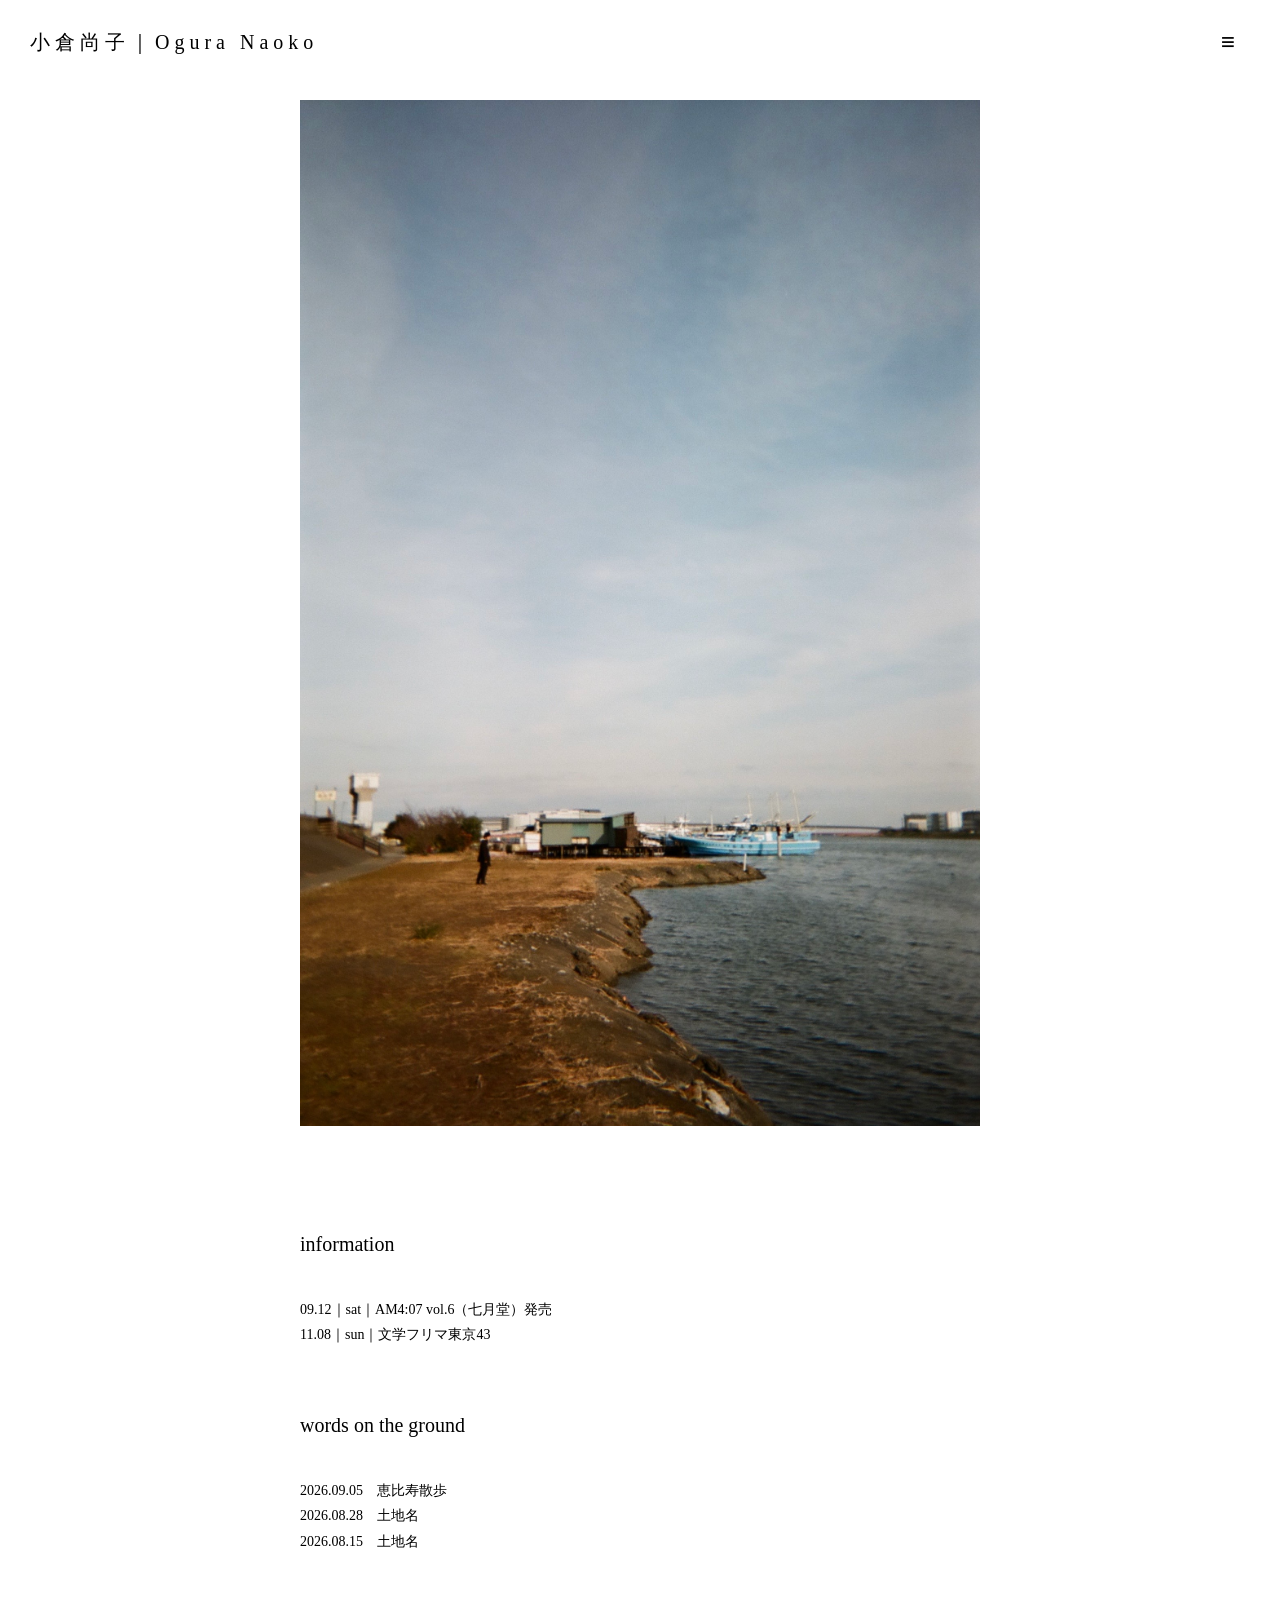
==== index.html @ eaa3ef38 "Update event dates in index.html" ====
<!DOCTYPE html>
<html lang="ja">

<head>
    <meta charset="UTF-8">
    <meta name="viewport" content="width=device-width, initial-scale=1.0">
    <title>小倉尚子｜Ogura Naoko</title>
    <link rel="stylesheet" href="hpstyle.css">
</head>

<body>

<header>

    <a href="index.html" class="name">
        小倉尚子｜Ogura Naoko
    </a>

    <button class="menu-button" aria-label="メニューを開く">
        ≡
    </button>

</header>

<nav class="menu">

    <a href="works.html">works</a>
    <a href="words on the ground.html">words on the ground</a>
    <a href="about.html">about</a>

    <div class="social-links">

    <a href="https://www.instagram.com/ichito_1/" target="_blank" aria-label="Instagram">
        <img src="Instagram_Glyph_Black.svg" alt="">
    </a>


    <a href="https://soundcloud.com/ichito-528352315" target="_blank" aria-label="SoundCloud">
        <img src="https://cdn.prod.website-files.com/62a0a0168756b795debc65bc/69ef2abb30d1aae32ea4f517_Horizontal%20Black%20(transparent)-download.webp" alt="">
    </a>

　　</div>
</nav>


<main class="container">


    <section class="top-image">

        <img src="profile.jpg" alt="プロフィール写真">

    </section>


    <section class="information">

        <h2>information</h2>

        <div class="information-list">

            <p>09.12｜sat｜AM4:07 vol.6（七月堂）発売</p>
            <p>11.08｜sun｜文学フリマ東京43</p>

        </div>

    </section>


    <section class="top-words">

        <h2>words on the ground</h2>

        <div class="words-list">

            <p>2026.09.05　恵比寿散歩</p>
            <p>2026.08.28　土地名</p>
            <p>2026.08.15　土地名</p>

        </div>

    </section>


</main>

<script>

const menuButton = document.querySelector(".menu-button");
const menu = document.querySelector(".menu");

menuButton.addEventListener("click", function() {

    menu.classList.toggle("open");

    if (menu.classList.contains("open")) {
        menuButton.textContent = "×";
        menuButton.setAttribute("aria-label", "メニューを閉じる");
    } else {
        menuButton.textContent = "≡";
        menuButton.setAttribute("aria-label", "メニューを開く");
    }

});

</script>

</body>

</html>
---- hpstyle.css ----
* {
    box-sizing: border-box;
}


html {
    margin: 0;
    padding: 0;
}


body {
    margin: 0;
    padding: 0;

    background: #fff;
    color: #000;

    font-family:
        "Yu Mincho",
        "YuMincho",
        serif;

    font-size: 14px;
    line-height: 1.8;
}


/* header */

header {
    position: fixed;
    top: 0;
    left: 0;

    width: 100%;

    padding: 20px 30px;

    display: flex;
    justify-content: space-between;
    align-items: center;

    background: #fff;

    z-index: 1000;
}


/* name */

.name {
    color: #000;
    text-decoration: none;

    font-family:
        "Yu Mincho",
        "YuMincho",
        serif;

    font-size: 20px;
    font-weight: normal;
    letter-spacing: 0.25em;

    white-space: nowrap;
}


/* menu button */

.menu-button {
    width: 44px;
    height: 44px;

    margin: 0;
    padding: 0;

    border: none;
    background: none;

    color: #000;

    font-family:
        "Hiragino Sans",
        sans-serif;

    font-size: 24px;
    font-weight: normal;
    line-height: 1;

    cursor: pointer;
}

.container {
    width: calc(100% - 40px);
    max-width: 680px;

    margin: 0 auto;

    padding-top: 100px;
    padding-bottom: 100px;
}


/* topの設定 */

.top-image {
    width: 100%;
}


.top-image img {
    display: block;

    width: 100%;
    height: auto;
}


/* image,information,words...margin */

.information {
    margin-top: 100px;
}


.top-words {
    margin-top: 60px;
}


/* headings */

h2 {
    margin: 0 0 35px 0;

    font-family:
        "Yu Mincho",
        "YuMincho",
        serif;

    font-size: 20px;
    font-weight: normal;
    line-height: 1.8;
}


/* contents */

.information-list p,
.words-list p {
    margin: 0;
    padding: 0;
}

/* menu */

.menu {
    position: fixed;
    top: 0;
    left: 0;

    width: 100%;
    height: 100vh;

    display: none;
    flex-direction: column;
    justify-content: center;
    align-items: center;
    gap: 24px;

    background: #fff;

    z-index: 900;
}


.menu.open {
    display: flex;
}


.menu a {
    color: #000;
    text-decoration: none;

    font-family:
        "Yu Mincho",
        "YuMincho",
        serif;

    font-size: 14px;
    font-weight: normal;
}

.social-links {
    display: flex;
    flex-direction: column;
    justify-content: center;
    align-items: center;
    gap: 24px;
    width: 100%;
    margin-top: 16px;
}

.social-links img {
    display: block;
    object-fit: contain;
}

.social-links a:first-child img {
    width: 18px;
    height: 15px;
}

.social-links a:last-child img {
    width: 200px;
    height: 22px;
}

/* topの設定ここまで */

/* worksの設定 */
/* worksの設定ここまで */
/* words on the groundの設定 */
p {
    margin-top: 150px;
    margin-bottom: 50px;
}
/* words on the groundの設定ここまで */

/* aboutの設定 */
/* aboutの設定ここまで */
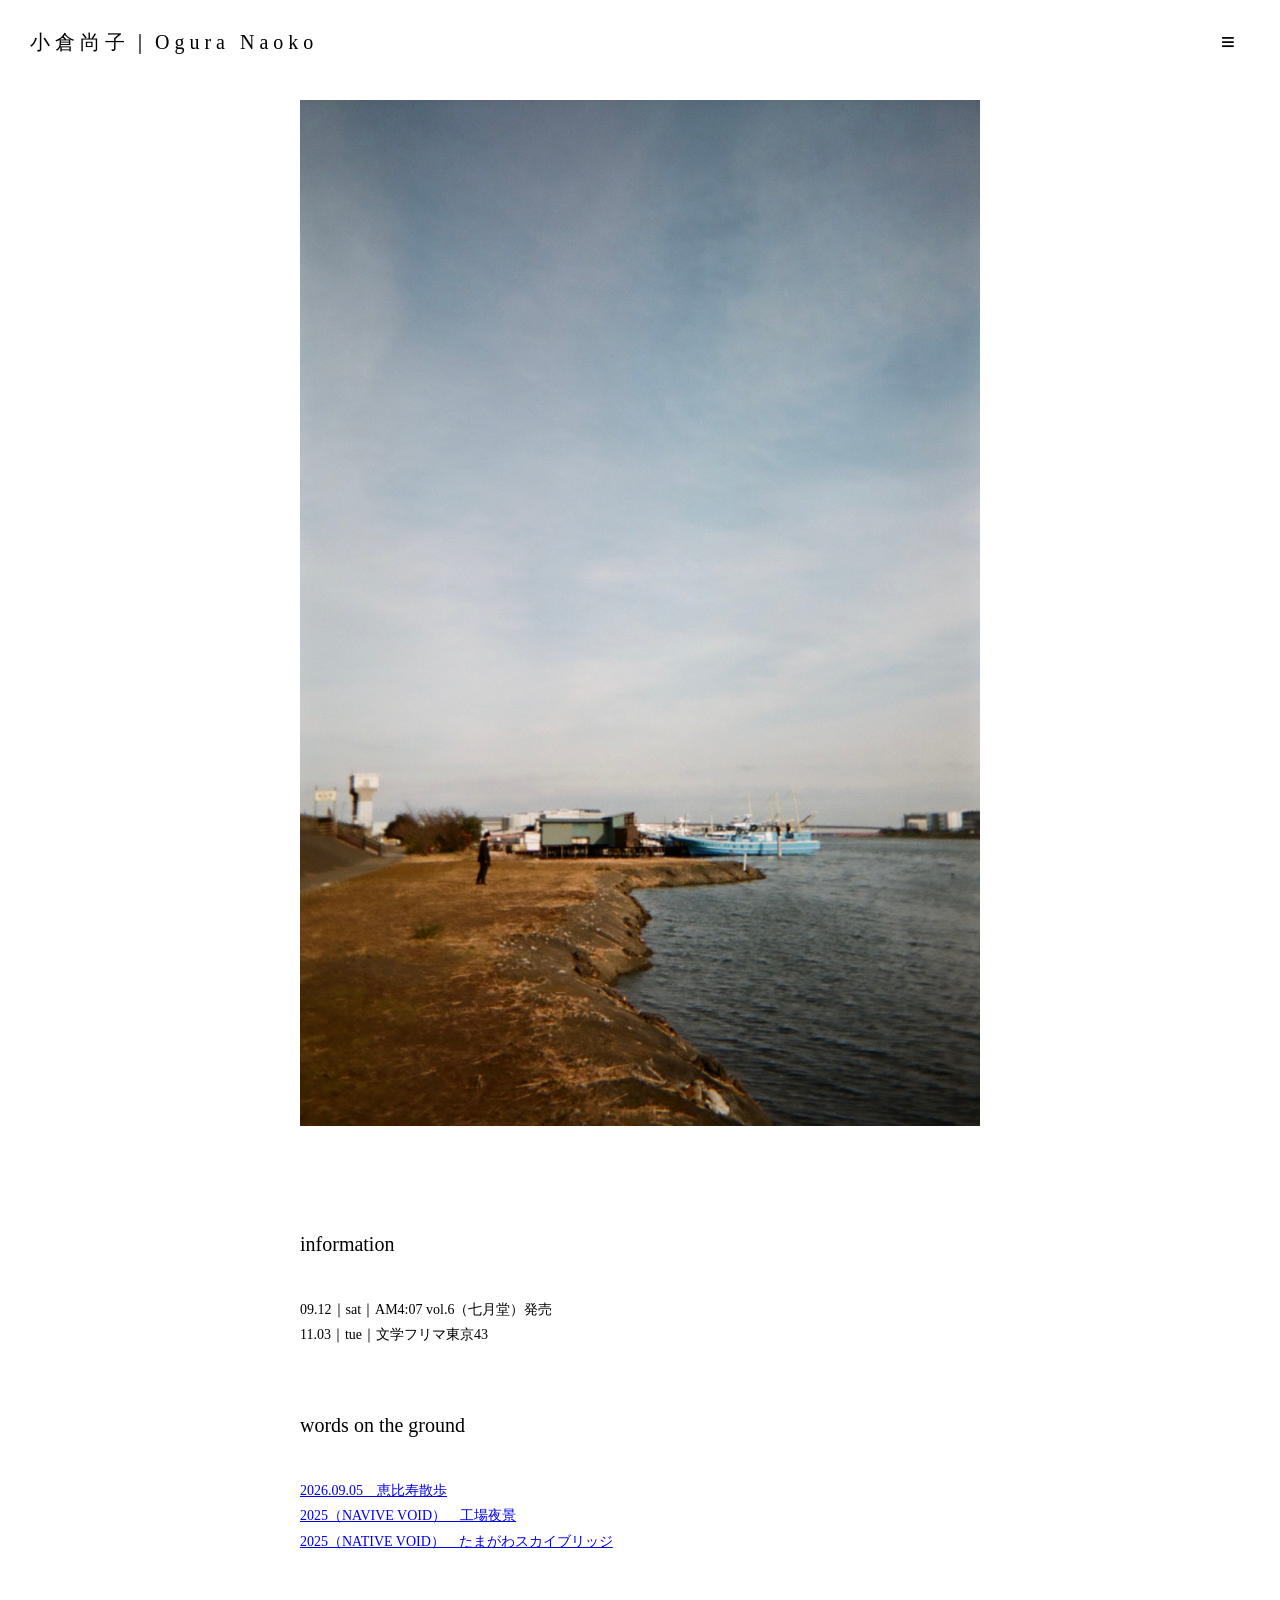
==== commit 54c09bb6: "Modify event date and enhance words section Updated event date and added latest words section with d" ====
--- a/index.html
+++ b/index.html
@@ -60,7 +60,7 @@
         <div class="information-list">
 
             <p>09.12｜sat｜AM4:07 vol.6（七月堂）発売</p>
-            <p>11.08｜sun｜文学フリマ東京43</p>
+            <p>11.03｜tue｜文学フリマ東京43</p>
 
         </div>
 
@@ -71,18 +71,31 @@
 
         <h2>words on the ground</h2>
 
-        <div class="words-list">
-
-            <p>2026.09.05　恵比寿散歩</p>
-            <p>2026.08.28　土地名</p>
-            <p>2026.08.15　土地名</p>
-
-        </div>
+        <div class="words-list" id="latest-words"></div>
 
     </section>
 
 
 </main>
+
+<script src="spots.js"></script>
+
+<script>
+const latestWords = document.getElementById("latest-words");
+
+spots
+    .slice()
+    .sort((a, b) => b.date.localeCompare(a.date))
+    .slice(0, 3)
+    .forEach(spot => {
+        const p = document.createElement("p");
+
+        p.innerHTML = `
+    <a href="words on the ground.html?lat=${spot.lat}&lng=${spot.lng}">${spot.date}　${spot.title}</a>
+`;
+        latestWords.appendChild(p);
+    });
+</script>
 
 <script>
 
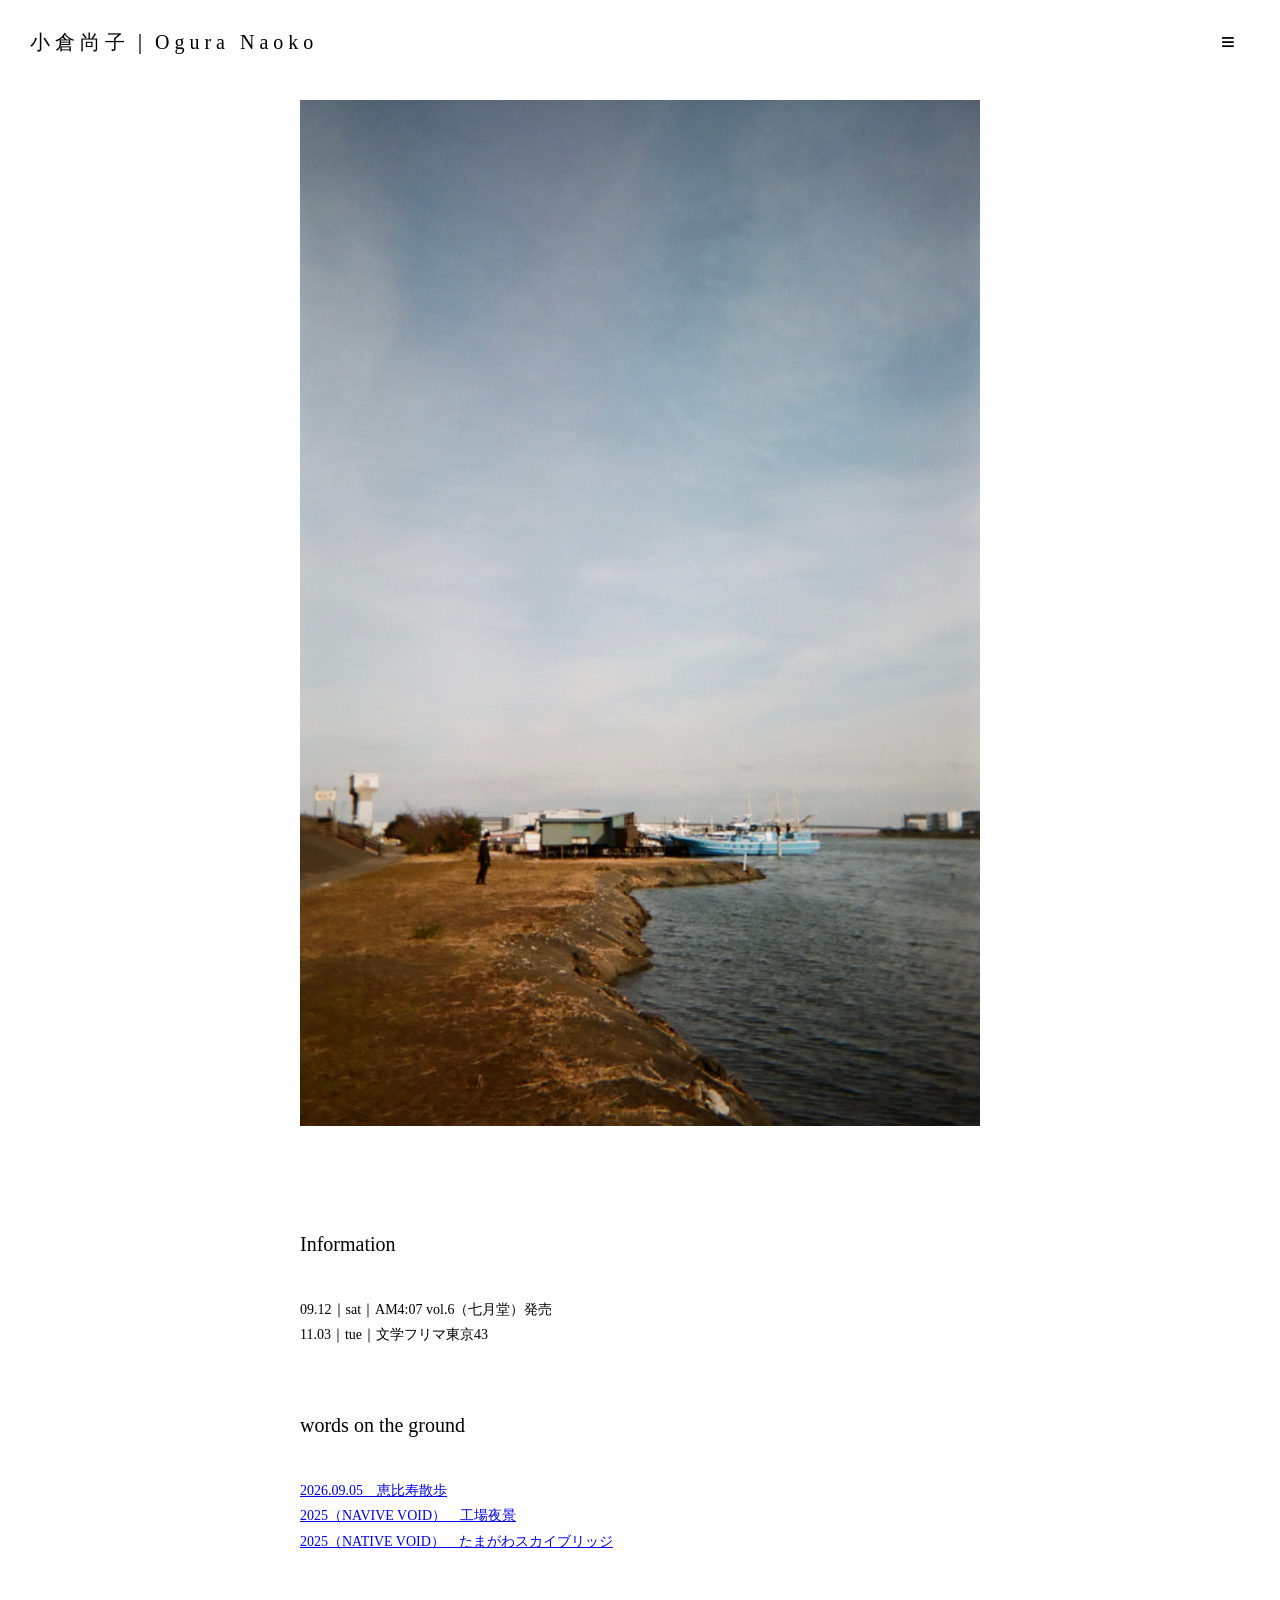
==== commit 30eeb4f2: "Update index.html" ====
--- a/index.html
+++ b/index.html
@@ -55,7 +55,7 @@
 
     <section class="information">
 
-        <h2>information</h2>
+        <h2>Information</h2>
 
         <div class="information-list">
 
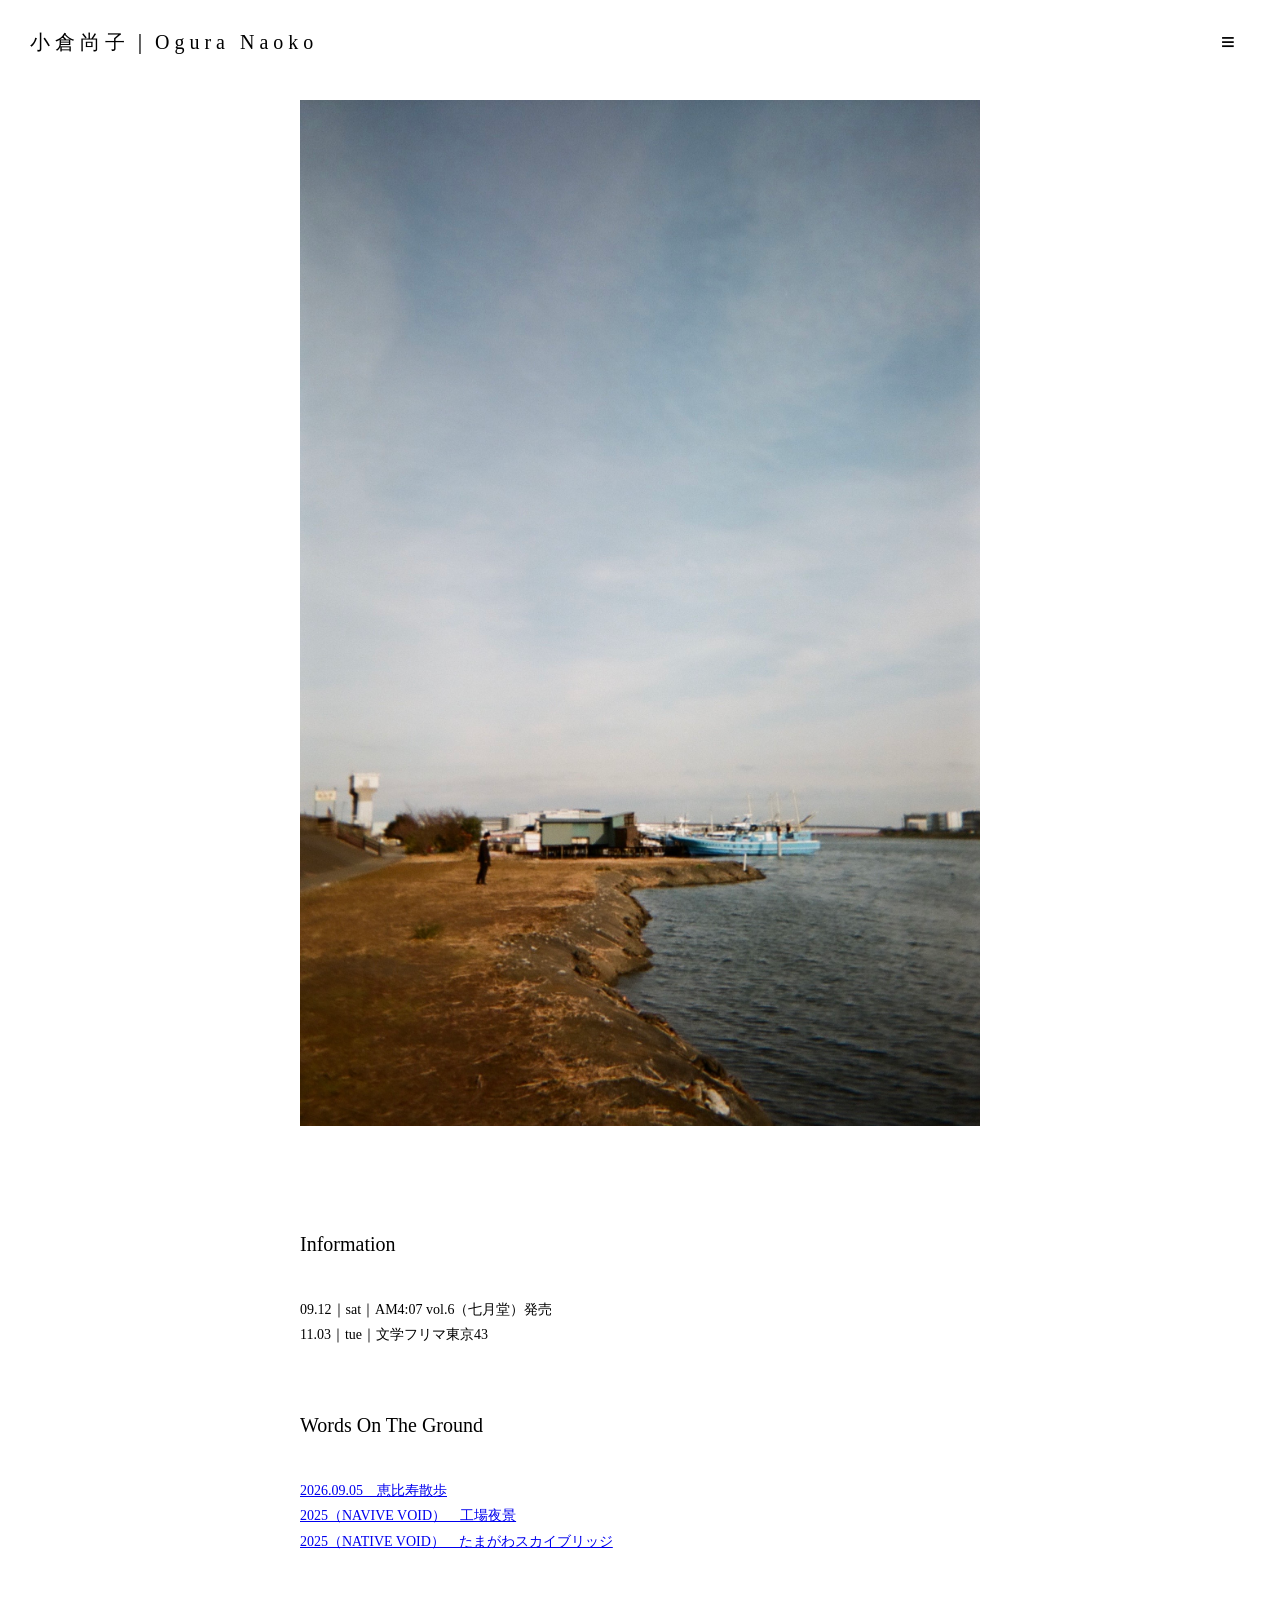
==== commit 0bcd3238: "Update index.html" ====
--- a/index.html
+++ b/index.html
@@ -24,9 +24,9 @@
 
 <nav class="menu">
 
-    <a href="works.html">works</a>
-    <a href="words on the ground.html">words on the ground</a>
-    <a href="about.html">about</a>
+    <a href="works.html">Works</a>
+    <a href="words on the ground.html">Words On The Ground</a>
+    <a href="about.html">About</a>
 
     <div class="social-links">
 
@@ -69,7 +69,7 @@
 
     <section class="top-words">
 
-        <h2>words on the ground</h2>
+        <h2>Words On The Ground</h2>
 
         <div class="words-list" id="latest-words"></div>
 
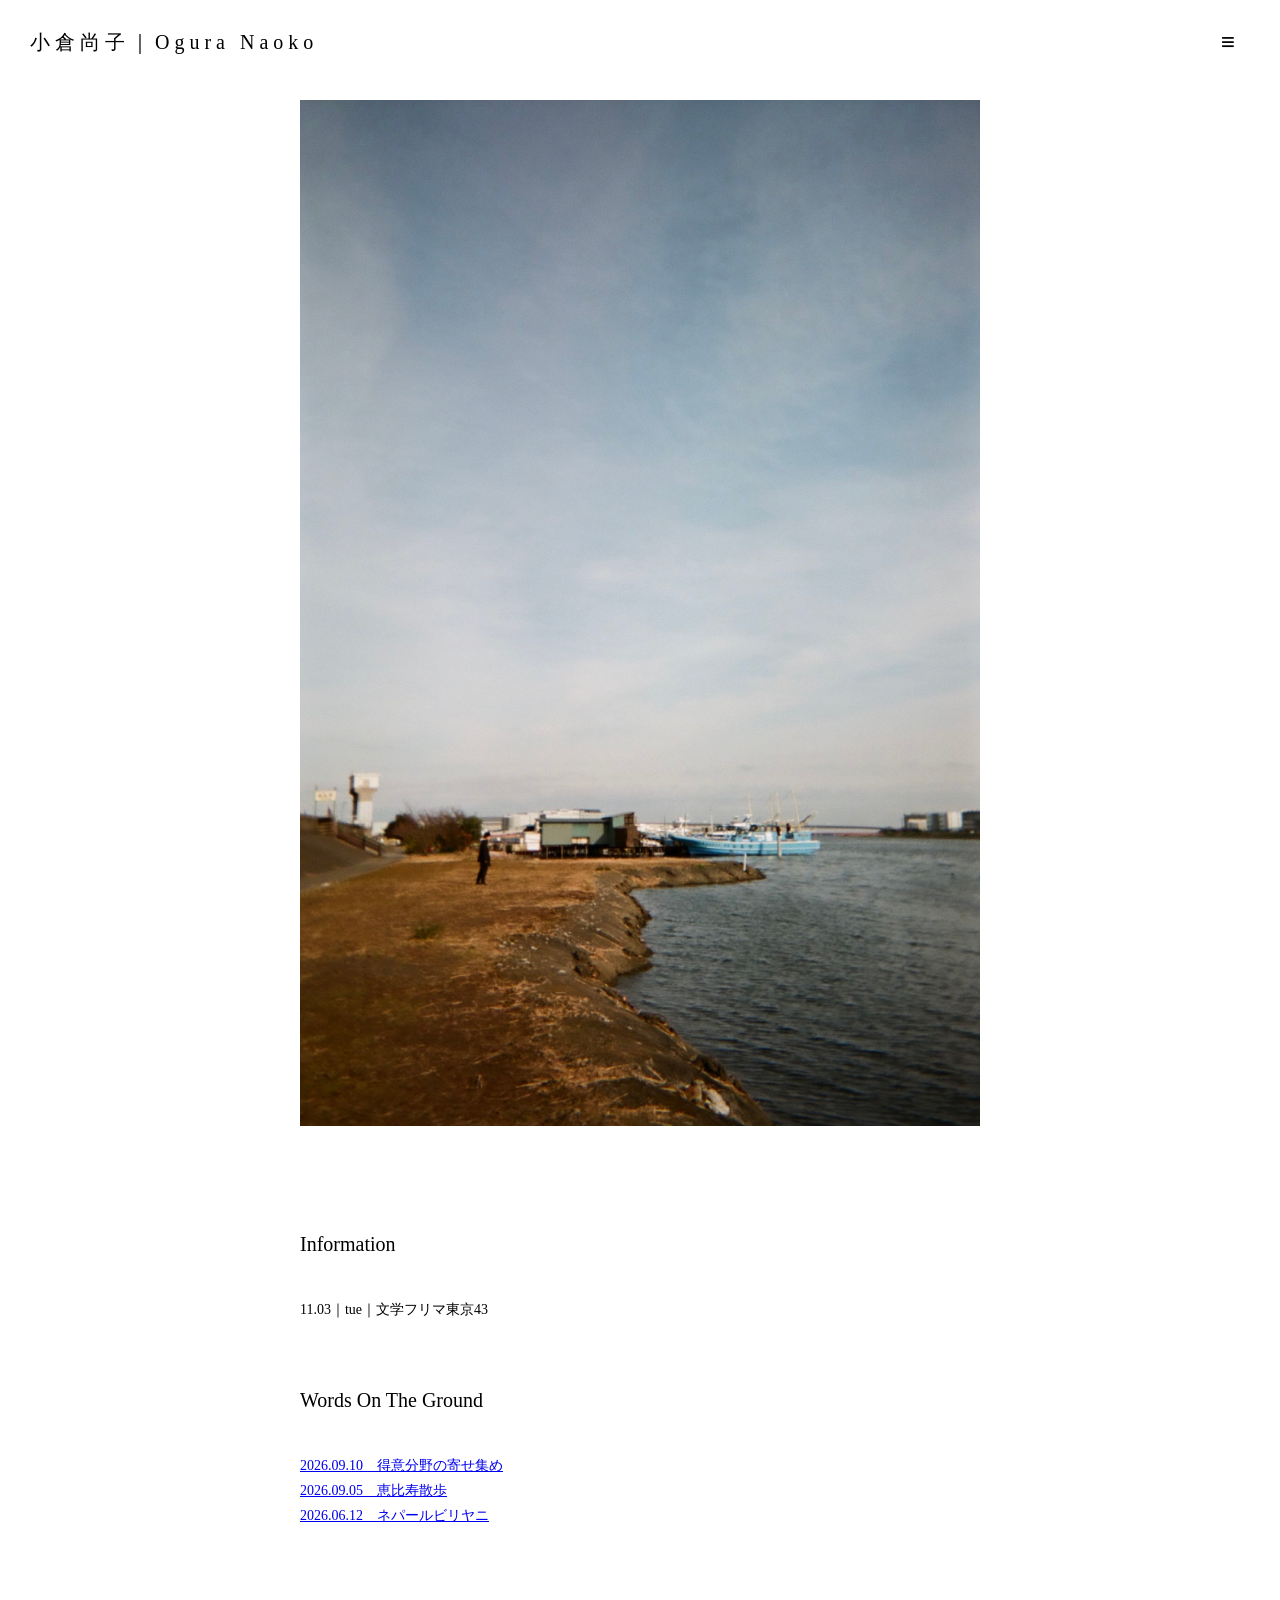
==== commit 968437d7: "Update index.html" ====
--- a/index.html
+++ b/index.html
@@ -59,7 +59,6 @@
 
         <div class="information-list">
 
-            <p>09.12｜sat｜AM4:07 vol.6（七月堂）発売</p>
             <p>11.03｜tue｜文学フリマ東京43</p>
 
         </div>
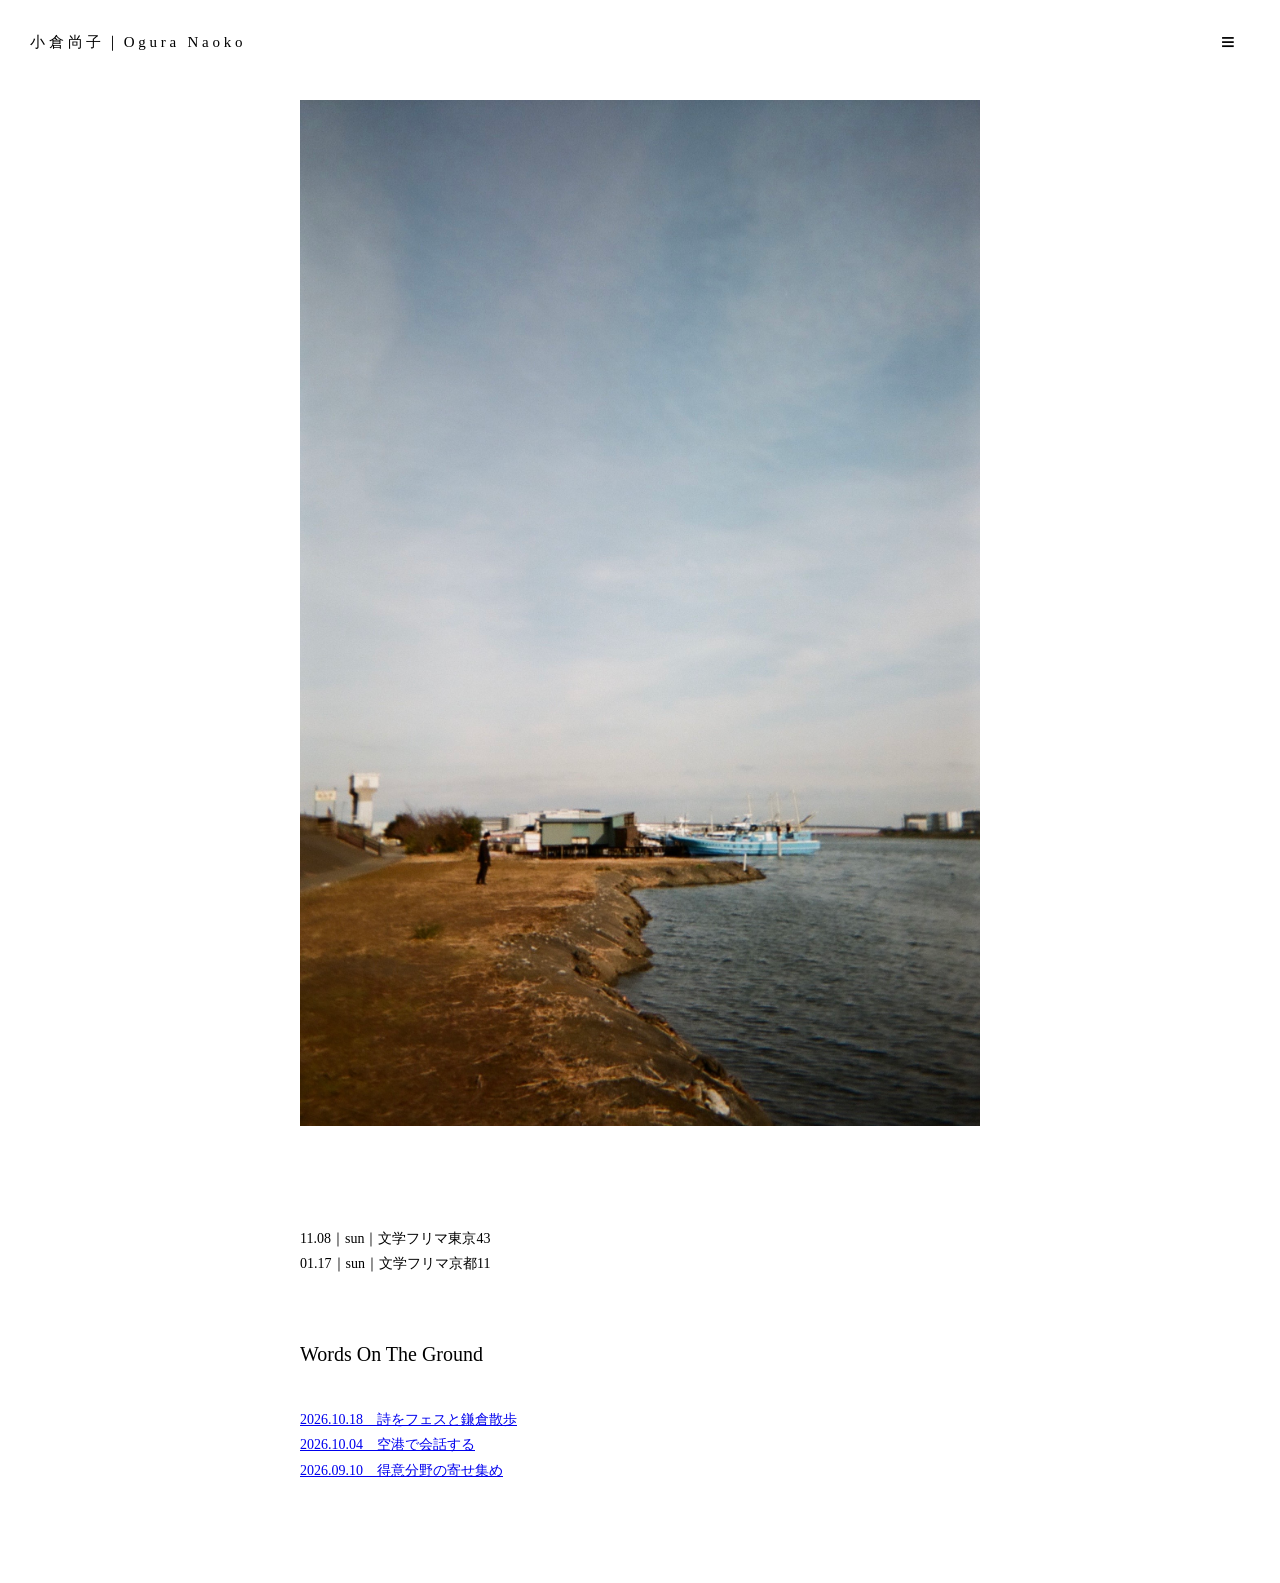
==== commit 8e102efb: "Update index.html" ====
--- a/index.html
+++ b/index.html
@@ -24,6 +24,7 @@
 
 <nav class="menu">
 
+    <a href="book visuals.html">Book Visuals</a>
     <a href="works.html">Works</a>
     <a href="words on the ground.html">Words On The Ground</a>
     <a href="about.html">About</a>
@@ -55,11 +56,12 @@
 
     <section class="information">
 
-        <h2>Information</h2>
+        <h2></h2>
 
         <div class="information-list">
 
-            <p>11.03｜tue｜文学フリマ東京43</p>
+            <p>11.08｜sun｜文学フリマ東京43</p>
+            <p>01.17｜sun｜文学フリマ京都11</p>
 
         </div>
 
--- a/hpstyle.css
+++ b/hpstyle.css
@@ -58,7 +58,7 @@
         "YuMincho",
         serif;
 
-    font-size: 20px;
+    font-size: 15px;
     font-weight: normal;
     letter-spacing: 0.25em;
 
@@ -85,7 +85,7 @@
         sans-serif;
 
     font-size: 24px;
-    font-weight: normal;
+    font-weight: lighter;
     line-height: 1;
 
     cursor: pointer;
@@ -230,4 +230,4 @@
 /* words on the groundの設定ここまで */
 
 /* aboutの設定 */
-/* aboutの設定ここまで */+/* aboutの設定ここまで */
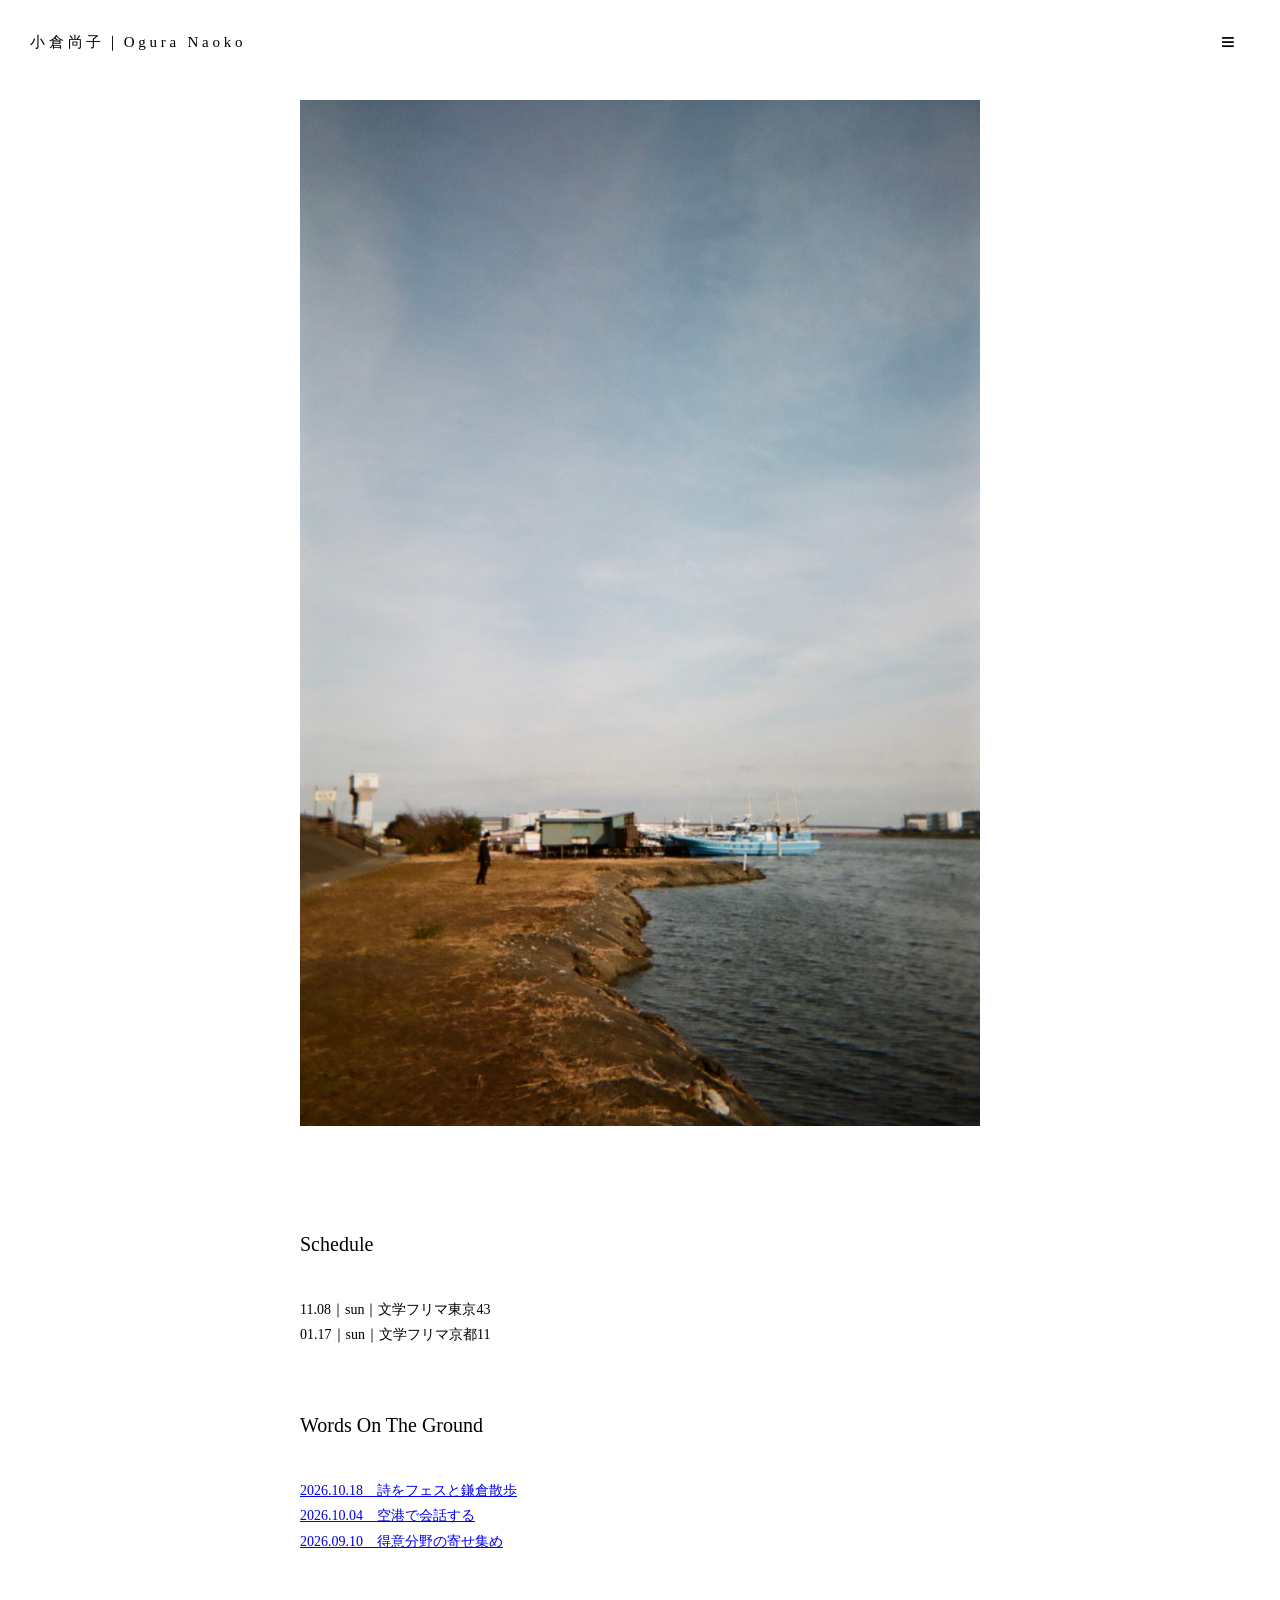
==== commit 263a3b06: "Update index.html" ====
--- a/index.html
+++ b/index.html
@@ -56,7 +56,7 @@
 
     <section class="information">
 
-        <h2></h2>
+        <h2>Schedule</h2>
 
         <div class="information-list">
 
